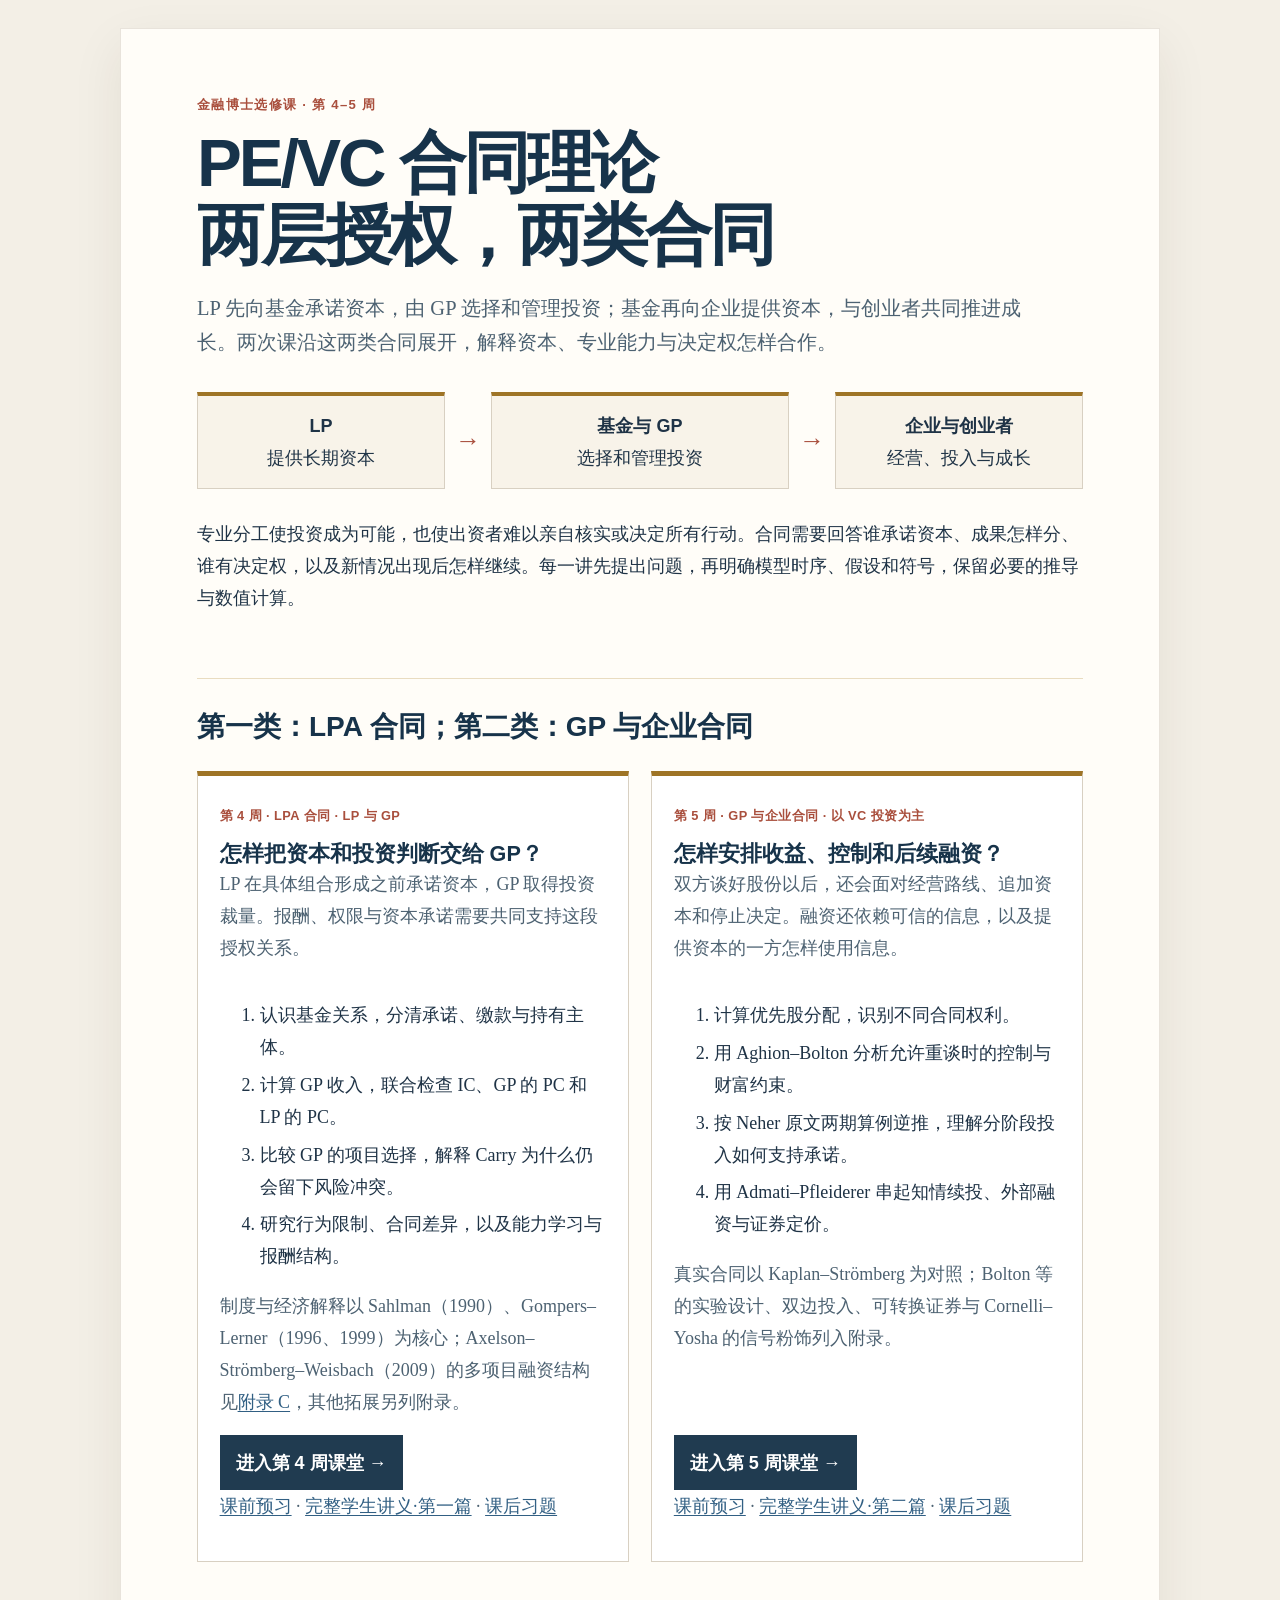
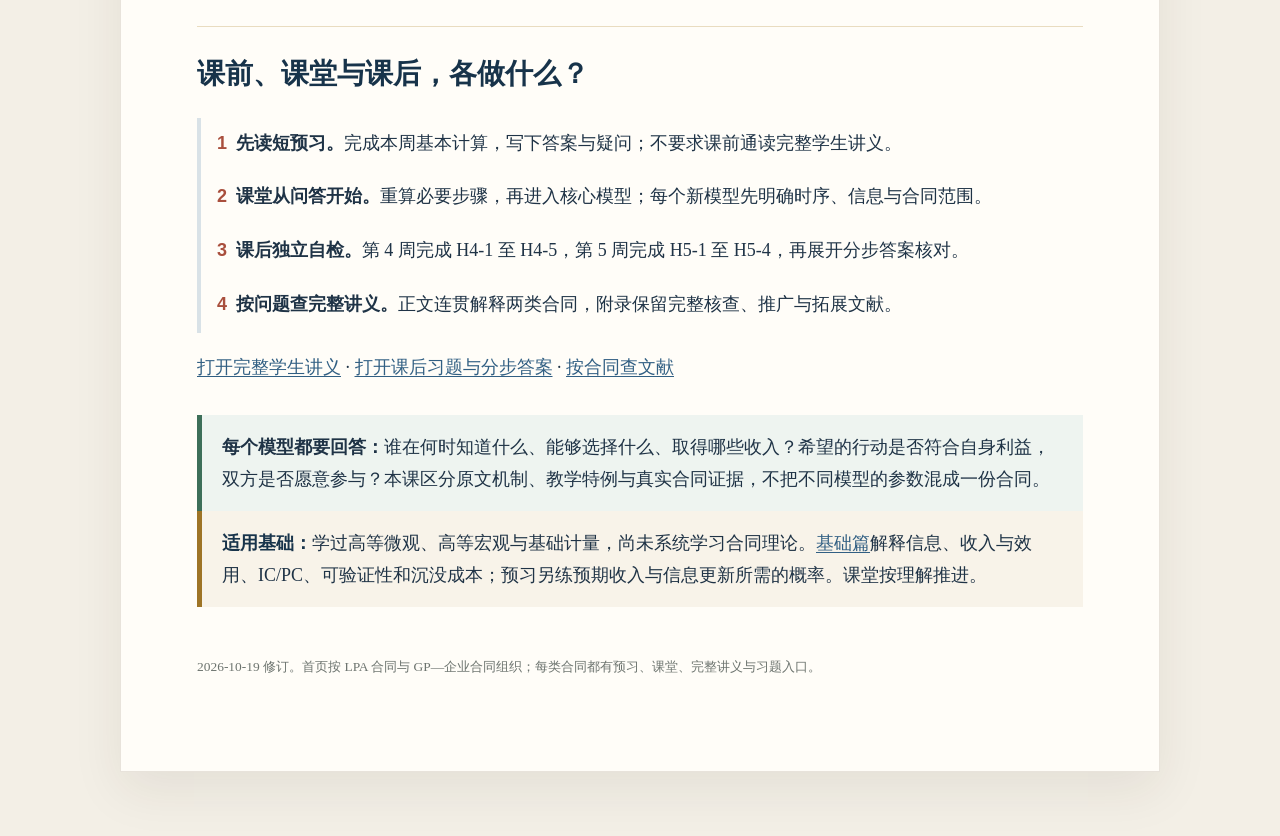
==== docs/index.html @ eede9939 "Order appendices by contract and align week 5 preparation Place ASW at appendix C, synchronize refer" ====
<!doctype html>
<html lang="zh-CN">
<head>
  <meta charset="utf-8">
  <meta name="viewport" content="width=device-width, initial-scale=1">
  <meta name="description" content="面向金融学博士生的 PE/VC 合同理论学生讲义：LPA 的授权、报酬与行为限制；GP 与企业合同的控制与重谈、分阶段承诺、知情融资与定价。">
  <title>PE/VC 合同理论｜两层授权，两类合同</title>
  <style>
    :root {
      --ink: #1f3346;
      --soft: #4d6272;
      --paper: #fffdf8;
      --canvas: #f3efe6;
      --cream: #f8f3e9;
      --gold: #9e7426;
      --coral: #a94f3d;
      --line: #d8d0c2;
      --blue: #315f83;
    }
    * { box-sizing: border-box; }
    body {
      background: var(--canvas);
      color: var(--ink);
      font-family: "Noto Serif CJK SC", "Source Han Serif SC", "Songti SC", STSong, Georgia, serif;
      font-size: 18px;
      line-height: 1.78;
      margin: 0;
    }
    main {
      background: var(--paper);
      border: 1px solid rgba(91, 75, 48, .14);
      box-shadow: 0 18px 48px rgba(45, 38, 27, .08);
      margin: 28px auto 64px;
      max-width: 1040px;
      padding: 64px clamp(24px, 6vw, 76px) 76px;
    }
    h1, h2, h3, .eyebrow, .open, .path, .meta {
      font-family: "Noto Sans CJK SC", "Source Han Sans SC", "PingFang SC", "Microsoft YaHei", sans-serif;
    }
    h1 {
      color: #17334a;
      font-size: clamp(2.4rem, 6vw, 4.2rem);
      letter-spacing: -.045em;
      line-height: 1.08;
      margin: 0;
      max-width: 820px;
    }
    h2 {
      border-top: 1px solid #e9dcc0;
      color: #17334a;
      font-size: 1.75rem;
      margin: 4rem 0 1.2rem;
      padding-top: 1.4rem;
    }
    h3 { color: #17334a; font-size: 1.35rem; line-height: 1.35; margin: 0; }
    p { margin: 0 0 1.05rem; }
    li + li { margin-top: .35rem; }
    a { color: var(--blue); text-underline-offset: .15em; }
    a:focus-visible { border-radius: 3px; outline: 3px solid #d08a45; outline-offset: 3px; }
    .eyebrow {
      color: var(--coral);
      font-size: .82rem;
      font-weight: 750;
      letter-spacing: .1em;
      margin-bottom: .65rem;
    }
    .lead { color: var(--soft); font-size: 1.28rem; line-height: 1.65; margin: 1.25rem 0 2rem; max-width: 850px; }
    .audience {
      background: var(--cream);
      border-left: 5px solid var(--gold);
      padding: 1rem 1.25rem;
    }
    .audience strong { color: #18344b; }
    .path {
      align-items: stretch;
      display: grid;
      gap: .65rem;
      grid-template-columns: 1fr auto 1.2fr auto 1fr;
      margin: 1.8rem 0;
    }
    .path .node {
      background: var(--cream);
      border: 1px solid var(--line);
      border-top: 4px solid var(--gold);
      padding: .9rem;
      text-align: center;
    }
    .path .arrow { align-self: center; color: var(--coral); font-size: 1.6rem; font-weight: 800; }
    .lectures { display: grid; gap: 1.4rem; grid-template-columns: repeat(2, minmax(0, 1fr)); }
    article {
      background: #fff;
      border: 1px solid var(--line);
      border-top: 5px solid var(--gold);
      display: flex;
      flex-direction: column;
      padding: 1.35rem;
    }
    article p { color: var(--soft); }
    article ul { padding-left: 1.25rem; }
    .meta { color: var(--coral); font-size: .8rem; font-weight: 700; letter-spacing: .035em; margin: .5rem 0 .7rem; }
    .open {
      align-self: flex-start;
      background: #203b50;
      color: white;
      font-weight: 700;
      margin-top: auto;
      padding: .72rem 1rem;
      text-decoration: none;
    }
    .open:hover { background: #2d516d; color: white; }
    .route { counter-reset: route; list-style: none; padding: 0; }
    .route li { border-left: 4px solid #d9e2e7; margin: 0; padding: .55rem 0 .8rem 1rem; }
    .route li::before {
      color: var(--coral);
      content: counter(route);
      counter-increment: route;
      font-family: sans-serif;
      font-weight: 800;
      margin-right: .55rem;
    }
    .notice {
      background: #eef4f0;
      border-left: 5px solid #3d6f59;
      margin-top: 2rem;
      padding: 1rem 1.25rem;
    }
    .small { color: #6d746f; font-size: .84rem; margin-top: 3rem; }
    @media (max-width: 760px) {
      body { background: var(--paper); font-size: 17px; }
      main { border: 0; box-shadow: none; margin: 0; padding: 38px 22px 60px; }
      .lectures { grid-template-columns: 1fr; }
      .path { display: block; }
      .path .arrow { padding: .2rem; text-align: center; transform: rotate(90deg); }
    }
    @media print {
      body, main { background: #fff; border: 0; box-shadow: none; }
      main { margin: 0; max-width: none; padding: 0; }
      .open { border: 1px solid #333; color: #111; }
      article, .audience, .notice { break-inside: avoid; }
    }
  </style>
</head>
<body>
  <main id="main-content">
    <div class="eyebrow">金融博士选修课 · 第 4–5 周</div>
    <h1>PE/VC 合同理论<br>两层授权，两类合同</h1>
    <p class="lead">LP 先向基金承诺资本，由 GP 选择和管理投资；基金再向企业提供资本，与创业者共同推进成长。两次课沿这两类合同展开，解释资本、专业能力与决定权怎样合作。</p>
    <div class="path" role="img" aria-label="LP 经LPA向基金承诺资本，由GP管理；基金经企业合同向创业企业提供资本">
      <div class="node"><strong>LP</strong><br>提供长期资本</div><div class="arrow">→</div>
      <div class="node"><strong>基金与 GP</strong><br>选择和管理投资</div><div class="arrow">→</div>
      <div class="node"><strong>企业与创业者</strong><br>经营、投入与成长</div>
    </div>
    <p>专业分工使投资成为可能，也使出资者难以亲自核实或决定所有行动。合同需要回答谁承诺资本、成果怎样分、谁有决定权，以及新情况出现后怎样继续。每一讲先提出问题，再明确模型时序、假设和符号，保留必要的推导与数值计算。</p>
    <h2>第一类：LPA 合同；第二类：GP 与企业合同</h2>
    <div class="lectures">
      <article>
        <div class="meta">第 4 周 · LPA 合同 · LP 与 GP</div>
        <h3>怎样把资本和投资判断交给 GP？</h3>
        <p>LP 在具体组合形成之前承诺资本，GP 取得投资裁量。报酬、权限与资本承诺需要共同支持这段授权关系。</p>
        <ol>
          <li>认识基金关系，分清承诺、缴款与持有主体。</li>
          <li>计算 GP 收入，联合检查 IC、GP 的 PC 和 LP 的 PC。</li>
          <li>比较 GP 的项目选择，解释 Carry 为什么仍会留下风险冲突。</li>
          <li>研究行为限制、合同差异，以及能力学习与报酬结构。</li>
        </ol>
        <p>制度与经济解释以 Sahlman（1990）、Gompers–Lerner（1996、1999）为核心；Axelson–Strömberg–Weisbach（2009）的多项目融资结构见<a href="student-notes.html#book-app-c">附录 C</a>，其他拓展另列附录。</p>
        <a class="open" href="w04-fund-contract.html">进入第 4 周课堂 →</a>
        <p><a href="w04-preparation.html">课前预习</a> · <a href="student-notes.html#book-fund">完整学生讲义·第一篇</a> · <a href="exercises.html#w04-homework">课后习题</a></p>
      </article>
      <article>
        <div class="meta">第 5 周 · GP 与企业合同 · 以 VC 投资为主</div>
        <h3>怎样安排收益、控制和后续融资？</h3>
        <p>双方谈好股份以后，还会面对经营路线、追加资本和停止决定。融资还依赖可信的信息，以及提供资本的一方怎样使用信息。</p>
        <ol>
          <li>计算优先股分配，识别不同合同权利。</li>
          <li>用 Aghion–Bolton 分析允许重谈时的控制与财富约束。</li>
          <li>按 Neher 原文两期算例逆推，理解分阶段投入如何支持承诺。</li>
          <li>用 Admati–Pfleiderer 串起知情续投、外部融资与证券定价。</li>
        </ol>
        <p>真实合同以 Kaplan–Strömberg 为对照；Bolton 等的实验设计、双边投入、可转换证券与 Cornelli–Yosha 的信号粉饰列入附录。</p>
        <a class="open" href="w05-venture-contract.html">进入第 5 周课堂 →</a>
        <p><a href="w05-preparation.html">课前预习</a> · <a href="student-notes.html#book-venture">完整学生讲义·第二篇</a> · <a href="exercises.html#w05-homework">课后习题</a></p>
      </article>
    </div>
    <h2>课前、课堂与课后，各做什么？</h2>
    <ol class="route">
      <li><strong>先读短预习。</strong>完成本周基本计算，写下答案与疑问；不要求课前通读完整学生讲义。</li>
      <li><strong>课堂从问答开始。</strong>重算必要步骤，再进入核心模型；每个新模型先明确时序、信息与合同范围。</li>
      <li><strong>课后独立自检。</strong>第 4 周完成 H4-1 至 H4-5，第 5 周完成 H5-1 至 H5-4，再展开分步答案核对。</li>
      <li><strong>按问题查完整讲义。</strong>正文连贯解释两类合同，附录保留完整核查、推广与拓展文献。</li>
    </ol>
    <p><a href="student-notes.html">打开完整学生讲义</a> · <a href="exercises.html">打开课后习题与分步答案</a> · <a href="student-notes.html#book-reading">按合同查文献</a></p>
    <div class="notice"><strong>每个模型都要回答：</strong>谁在何时知道什么、能够选择什么、取得哪些收入？希望的行动是否符合自身利益，双方是否愿意参与？本课区分原文机制、教学特例与真实合同证据，不把不同模型的参数混成一份合同。</div>
    <div class="audience"><strong>适用基础：</strong>学过高等微观、高等宏观与基础计量，尚未系统学习合同理论。<a href="student-notes.html#book-foundations">基础篇</a>解释信息、收入与效用、IC/PC、可验证性和沉没成本；预习另练预期收入与信息更新所需的概率。课堂按理解推进。</div>
    <p class="small">2026-10-19 修订。首页按 LPA 合同与 GP—企业合同组织；每类合同都有预习、课堂、完整讲义与习题入口。</p>
  </main>
</body>
</html>
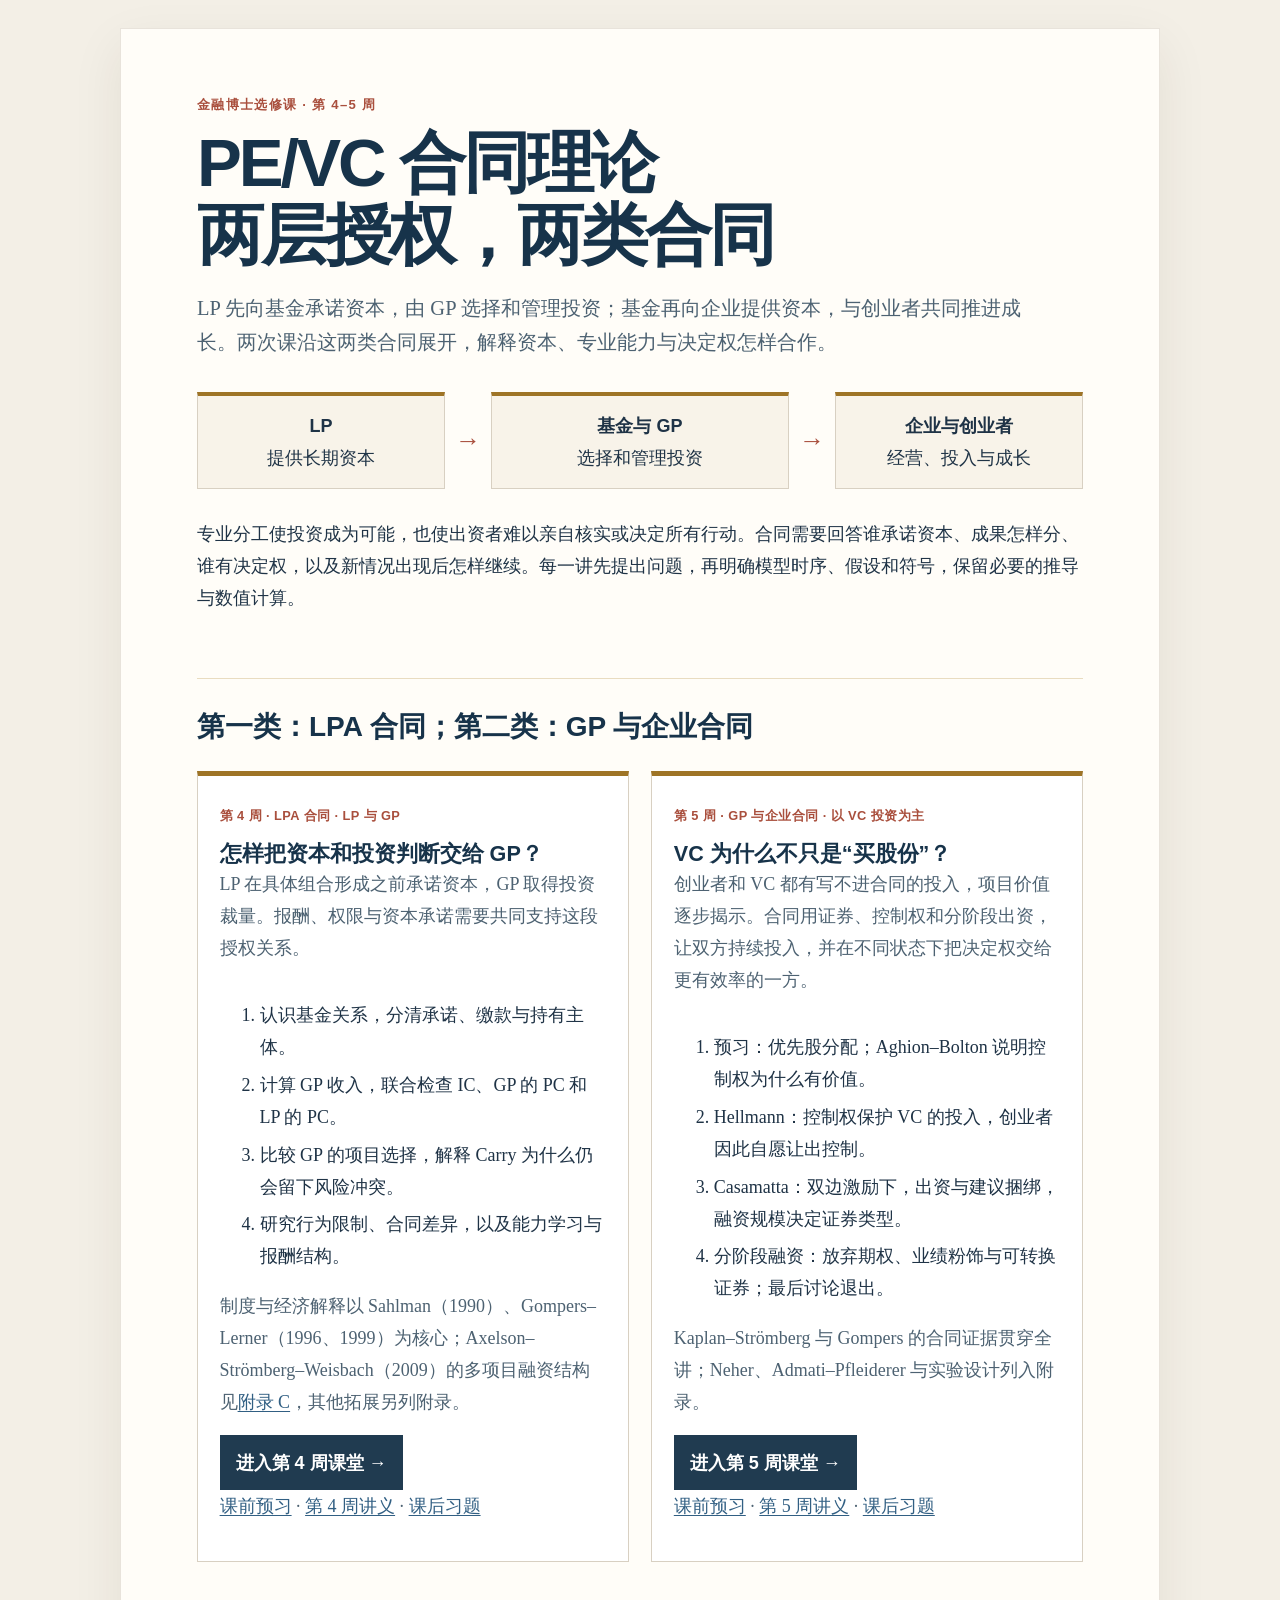
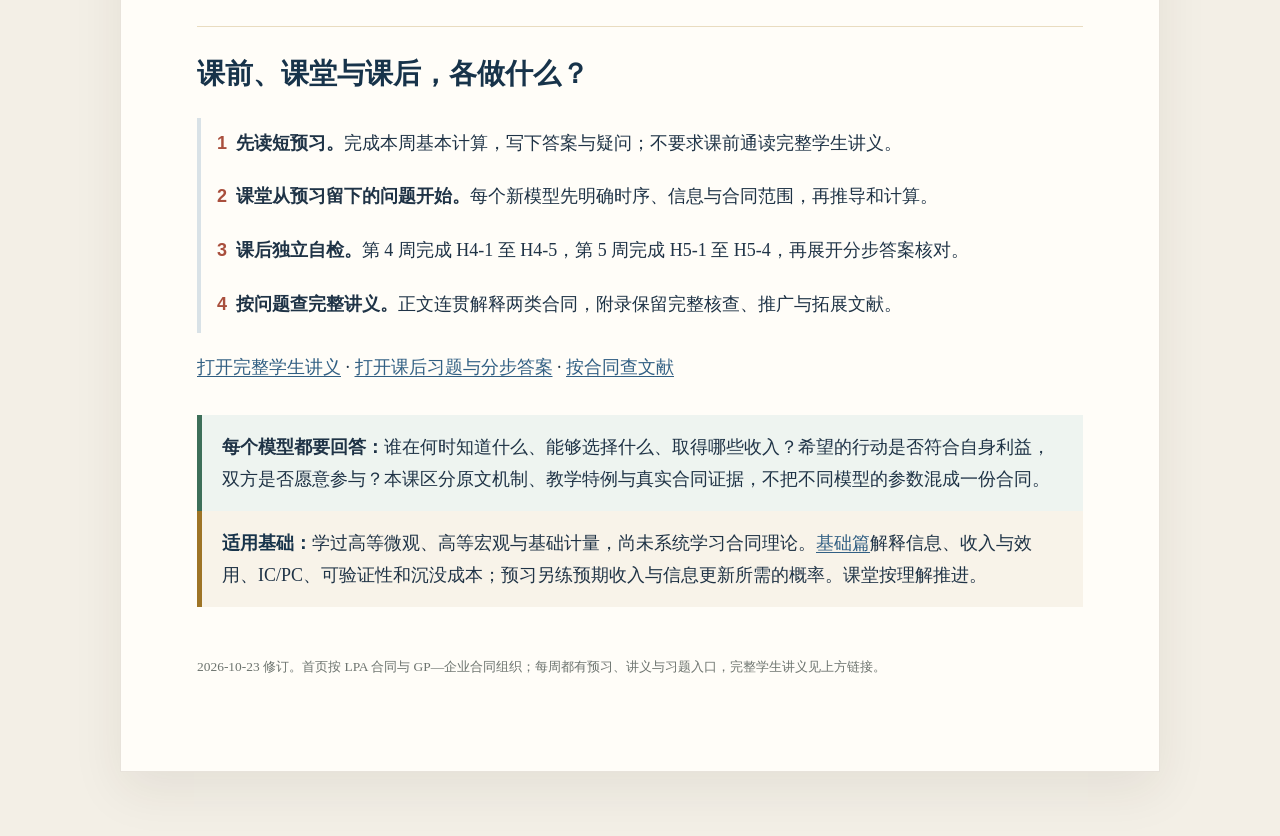
==== commit 25530d4a: "Refine week 5 venture contract materials and regenerate site" ====
--- a/docs/index.html
+++ b/docs/index.html
@@ -165,34 +165,34 @@
         </ol>
         <p>制度与经济解释以 Sahlman（1990）、Gompers–Lerner（1996、1999）为核心；Axelson–Strömberg–Weisbach（2009）的多项目融资结构见<a href="student-notes.html#book-app-c">附录 C</a>，其他拓展另列附录。</p>
         <a class="open" href="w04-fund-contract.html">进入第 4 周课堂 →</a>
-        <p><a href="w04-preparation.html">课前预习</a> · <a href="student-notes.html#book-fund">完整学生讲义·第一篇</a> · <a href="exercises.html#w04-homework">课后习题</a></p>
+        <p><a href="w04-preparation.html">课前预习</a> · <a href="w04-fund-contract.html">第 4 周讲义</a> · <a href="exercises.html#w04-homework">课后习题</a></p>
       </article>
       <article>
         <div class="meta">第 5 周 · GP 与企业合同 · 以 VC 投资为主</div>
-        <h3>怎样安排收益、控制和后续融资？</h3>
-        <p>双方谈好股份以后，还会面对经营路线、追加资本和停止决定。融资还依赖可信的信息，以及提供资本的一方怎样使用信息。</p>
+        <h3>VC 为什么不只是“买股份”？</h3>
+        <p>创业者和 VC 都有写不进合同的投入，项目价值逐步揭示。合同用证券、控制权和分阶段出资，让双方持续投入，并在不同状态下把决定权交给更有效率的一方。</p>
         <ol>
-          <li>计算优先股分配，识别不同合同权利。</li>
-          <li>用 Aghion–Bolton 分析允许重谈时的控制与财富约束。</li>
-          <li>按 Neher 原文两期算例逆推，理解分阶段投入如何支持承诺。</li>
-          <li>用 Admati–Pfleiderer 串起知情续投、外部融资与证券定价。</li>
+          <li>预习：优先股分配；Aghion–Bolton 说明控制权为什么有价值。</li>
+          <li>Hellmann：控制权保护 VC 的投入，创业者因此自愿让出控制。</li>
+          <li>Casamatta：双边激励下，出资与建议捆绑，融资规模决定证券类型。</li>
+          <li>分阶段融资：放弃期权、业绩粉饰与可转换证券；最后讨论退出。</li>
         </ol>
-        <p>真实合同以 Kaplan–Strömberg 为对照；Bolton 等的实验设计、双边投入、可转换证券与 Cornelli–Yosha 的信号粉饰列入附录。</p>
+        <p>Kaplan–Strömberg 与 Gompers 的合同证据贯穿全讲；Neher、Admati–Pfleiderer 与实验设计列入附录。</p>
         <a class="open" href="w05-venture-contract.html">进入第 5 周课堂 →</a>
-        <p><a href="w05-preparation.html">课前预习</a> · <a href="student-notes.html#book-venture">完整学生讲义·第二篇</a> · <a href="exercises.html#w05-homework">课后习题</a></p>
+        <p><a href="w05-preparation.html">课前预习</a> · <a href="w05-venture-contract.html">第 5 周讲义</a> · <a href="exercises.html#w05-homework">课后习题</a></p>
       </article>
     </div>
     <h2>课前、课堂与课后，各做什么？</h2>
     <ol class="route">
       <li><strong>先读短预习。</strong>完成本周基本计算，写下答案与疑问；不要求课前通读完整学生讲义。</li>
-      <li><strong>课堂从问答开始。</strong>重算必要步骤，再进入核心模型；每个新模型先明确时序、信息与合同范围。</li>
+      <li><strong>课堂从预习留下的问题开始。</strong>每个新模型先明确时序、信息与合同范围，再推导和计算。</li>
       <li><strong>课后独立自检。</strong>第 4 周完成 H4-1 至 H4-5，第 5 周完成 H5-1 至 H5-4，再展开分步答案核对。</li>
       <li><strong>按问题查完整讲义。</strong>正文连贯解释两类合同，附录保留完整核查、推广与拓展文献。</li>
     </ol>
     <p><a href="student-notes.html">打开完整学生讲义</a> · <a href="exercises.html">打开课后习题与分步答案</a> · <a href="student-notes.html#book-reading">按合同查文献</a></p>
     <div class="notice"><strong>每个模型都要回答：</strong>谁在何时知道什么、能够选择什么、取得哪些收入？希望的行动是否符合自身利益，双方是否愿意参与？本课区分原文机制、教学特例与真实合同证据，不把不同模型的参数混成一份合同。</div>
     <div class="audience"><strong>适用基础：</strong>学过高等微观、高等宏观与基础计量，尚未系统学习合同理论。<a href="student-notes.html#book-foundations">基础篇</a>解释信息、收入与效用、IC/PC、可验证性和沉没成本；预习另练预期收入与信息更新所需的概率。课堂按理解推进。</div>
-    <p class="small">2026-10-19 修订。首页按 LPA 合同与 GP—企业合同组织；每类合同都有预习、课堂、完整讲义与习题入口。</p>
+    <p class="small">2026-10-23 修订。首页按 LPA 合同与 GP—企业合同组织；每周都有预习、讲义与习题入口，完整学生讲义见上方链接。</p>
   </main>
 </body>
 </html>
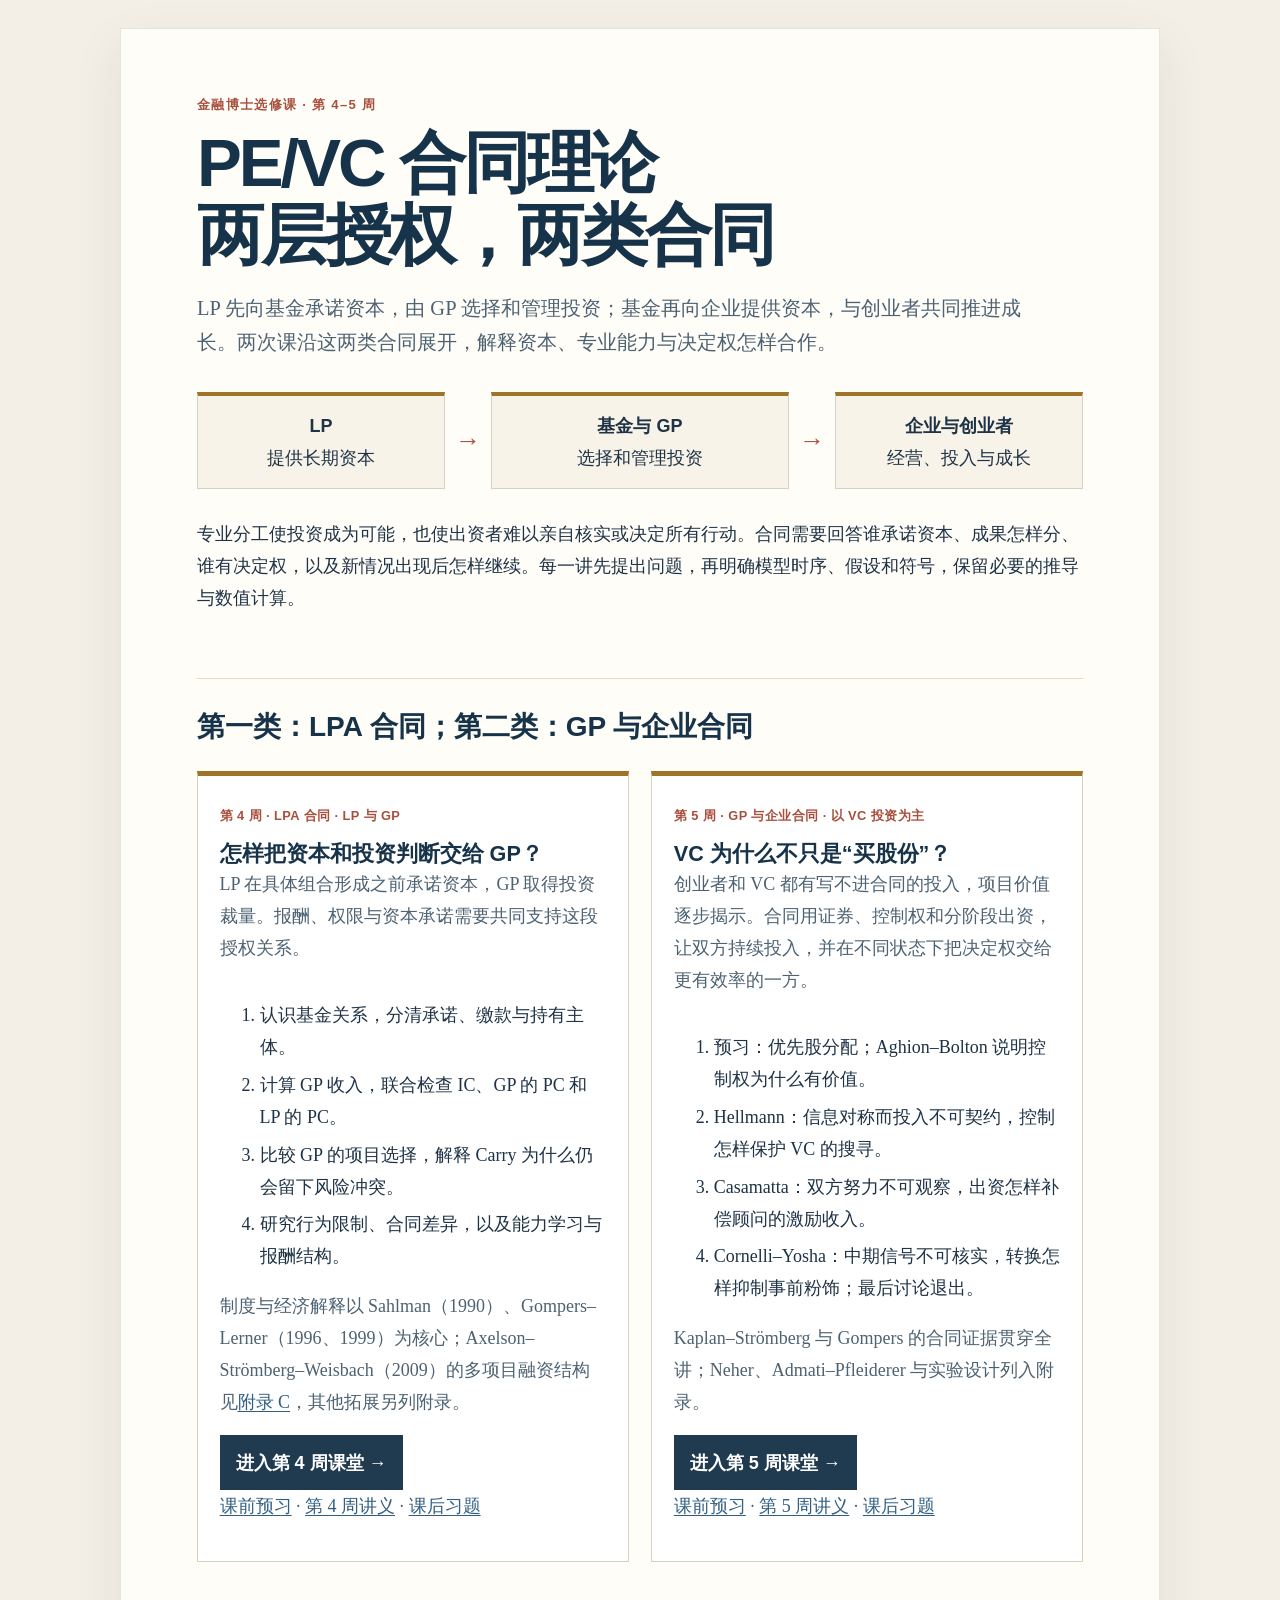
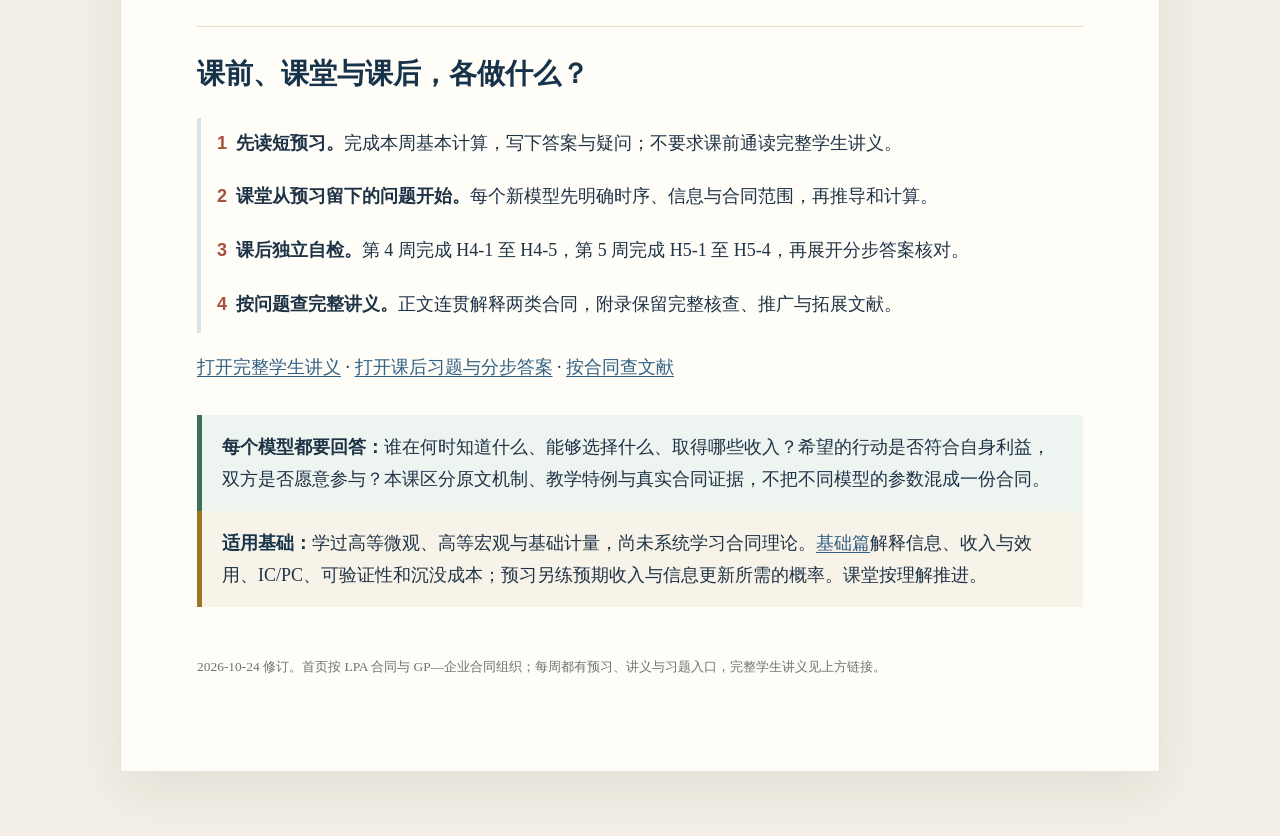
==== commit 72ba792a: "Simplify week 5 around contract frictions and core mechanisms" ====
--- a/docs/index.html
+++ b/docs/index.html
@@ -173,9 +173,9 @@
         <p>创业者和 VC 都有写不进合同的投入，项目价值逐步揭示。合同用证券、控制权和分阶段出资，让双方持续投入，并在不同状态下把决定权交给更有效率的一方。</p>
         <ol>
           <li>预习：优先股分配；Aghion–Bolton 说明控制权为什么有价值。</li>
-          <li>Hellmann：控制权保护 VC 的投入，创业者因此自愿让出控制。</li>
-          <li>Casamatta：双边激励下，出资与建议捆绑，融资规模决定证券类型。</li>
-          <li>分阶段融资：放弃期权、业绩粉饰与可转换证券；最后讨论退出。</li>
+          <li>Hellmann：信息对称而投入不可契约，控制怎样保护 VC 的搜寻。</li>
+          <li>Casamatta：双方努力不可观察，出资怎样补偿顾问的激励收入。</li>
+          <li>Cornelli–Yosha：中期信号不可核实，转换怎样抑制事前粉饰；最后讨论退出。</li>
         </ol>
         <p>Kaplan–Strömberg 与 Gompers 的合同证据贯穿全讲；Neher、Admati–Pfleiderer 与实验设计列入附录。</p>
         <a class="open" href="w05-venture-contract.html">进入第 5 周课堂 →</a>
@@ -192,7 +192,7 @@
     <p><a href="student-notes.html">打开完整学生讲义</a> · <a href="exercises.html">打开课后习题与分步答案</a> · <a href="student-notes.html#book-reading">按合同查文献</a></p>
     <div class="notice"><strong>每个模型都要回答：</strong>谁在何时知道什么、能够选择什么、取得哪些收入？希望的行动是否符合自身利益，双方是否愿意参与？本课区分原文机制、教学特例与真实合同证据，不把不同模型的参数混成一份合同。</div>
     <div class="audience"><strong>适用基础：</strong>学过高等微观、高等宏观与基础计量，尚未系统学习合同理论。<a href="student-notes.html#book-foundations">基础篇</a>解释信息、收入与效用、IC/PC、可验证性和沉没成本；预习另练预期收入与信息更新所需的概率。课堂按理解推进。</div>
-    <p class="small">2026-10-23 修订。首页按 LPA 合同与 GP—企业合同组织；每周都有预习、讲义与习题入口，完整学生讲义见上方链接。</p>
+    <p class="small">2026-10-24 修订。首页按 LPA 合同与 GP—企业合同组织；每周都有预习、讲义与习题入口，完整学生讲义见上方链接。</p>
   </main>
 </body>
 </html>
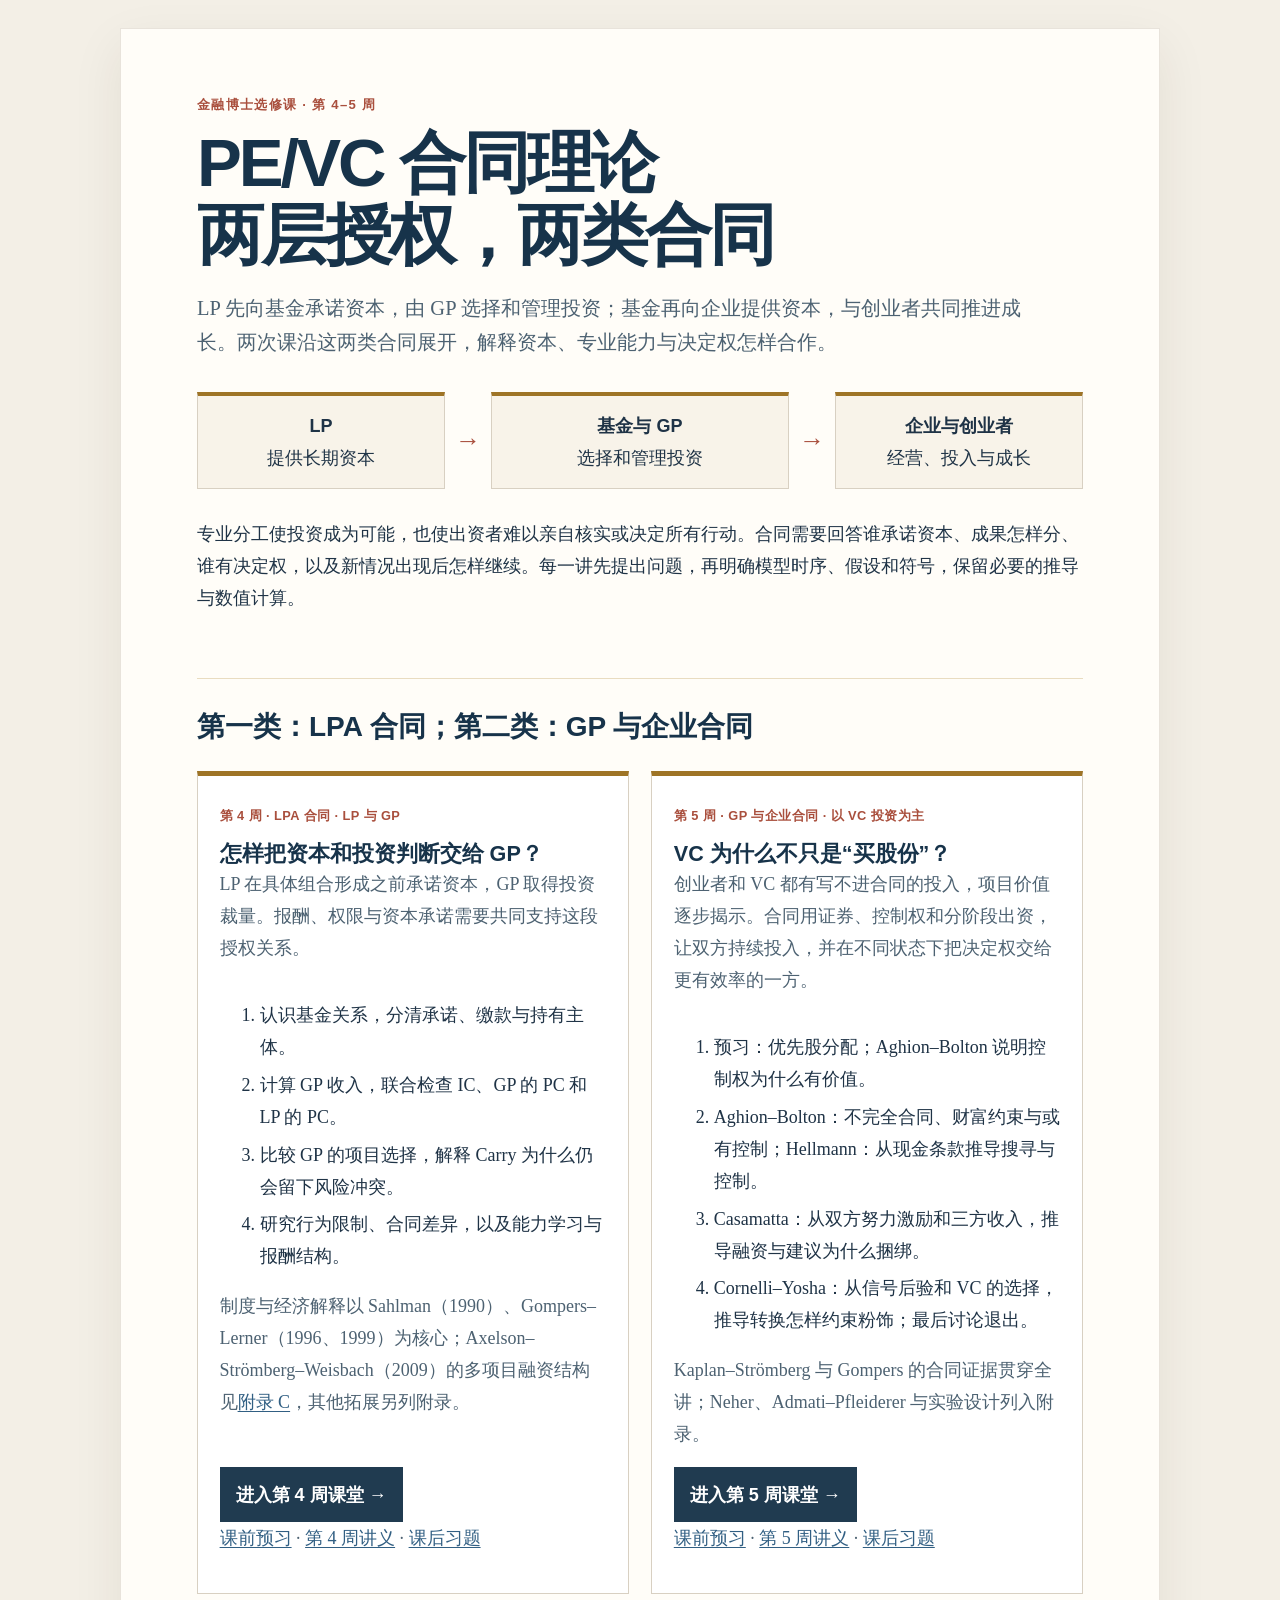
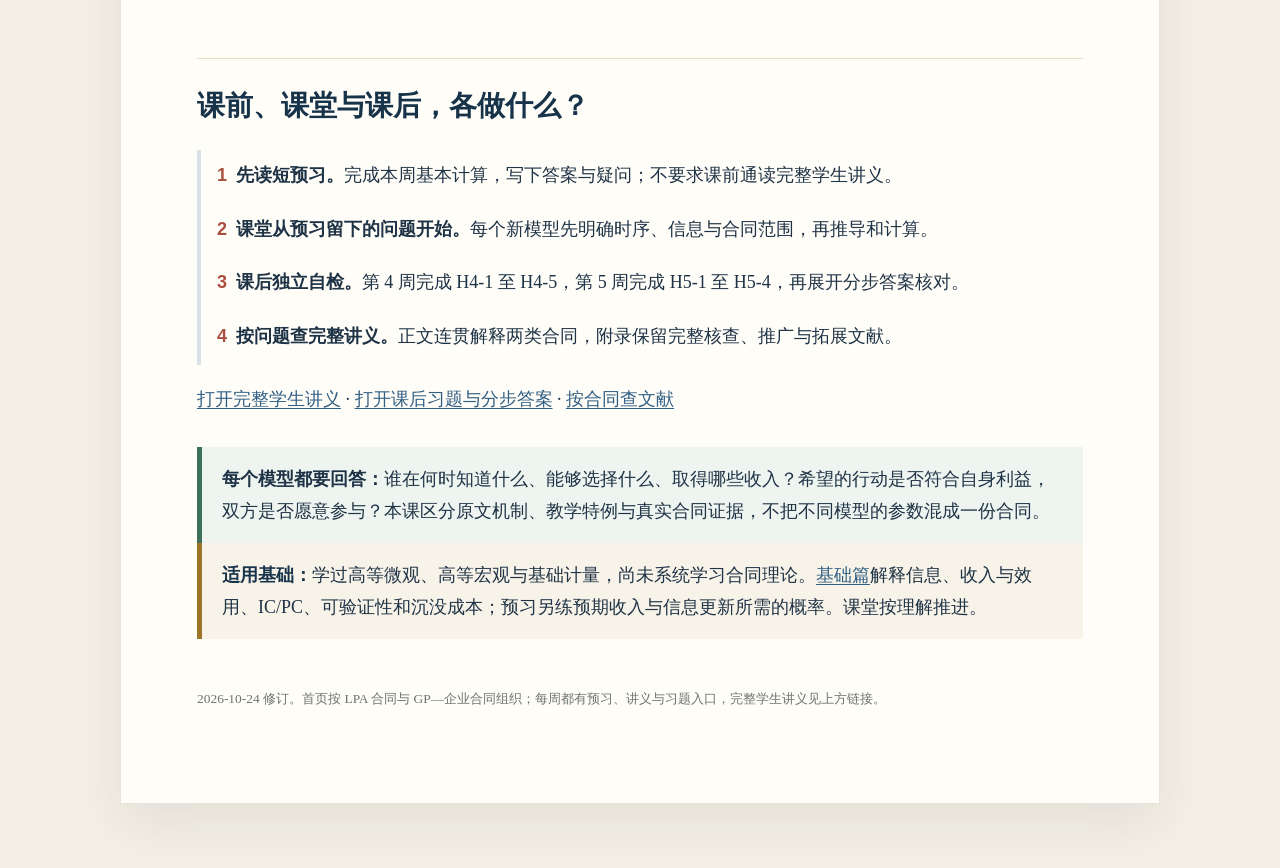
==== commit b67b547c: "Expand week 5 classroom derivations and incomplete-contract foundations" ====
--- a/docs/index.html
+++ b/docs/index.html
@@ -173,9 +173,9 @@
         <p>创业者和 VC 都有写不进合同的投入，项目价值逐步揭示。合同用证券、控制权和分阶段出资，让双方持续投入，并在不同状态下把决定权交给更有效率的一方。</p>
         <ol>
           <li>预习：优先股分配；Aghion–Bolton 说明控制权为什么有价值。</li>
-          <li>Hellmann：信息对称而投入不可契约，控制怎样保护 VC 的搜寻。</li>
-          <li>Casamatta：双方努力不可观察，出资怎样补偿顾问的激励收入。</li>
-          <li>Cornelli–Yosha：中期信号不可核实，转换怎样抑制事前粉饰；最后讨论退出。</li>
+          <li>Aghion–Bolton：不完全合同、财富约束与或有控制；Hellmann：从现金条款推导搜寻与控制。</li>
+          <li>Casamatta：从双方努力激励和三方收入，推导融资与建议为什么捆绑。</li>
+          <li>Cornelli–Yosha：从信号后验和 VC 的选择，推导转换怎样约束粉饰；最后讨论退出。</li>
         </ol>
         <p>Kaplan–Strömberg 与 Gompers 的合同证据贯穿全讲；Neher、Admati–Pfleiderer 与实验设计列入附录。</p>
         <a class="open" href="w05-venture-contract.html">进入第 5 周课堂 →</a>
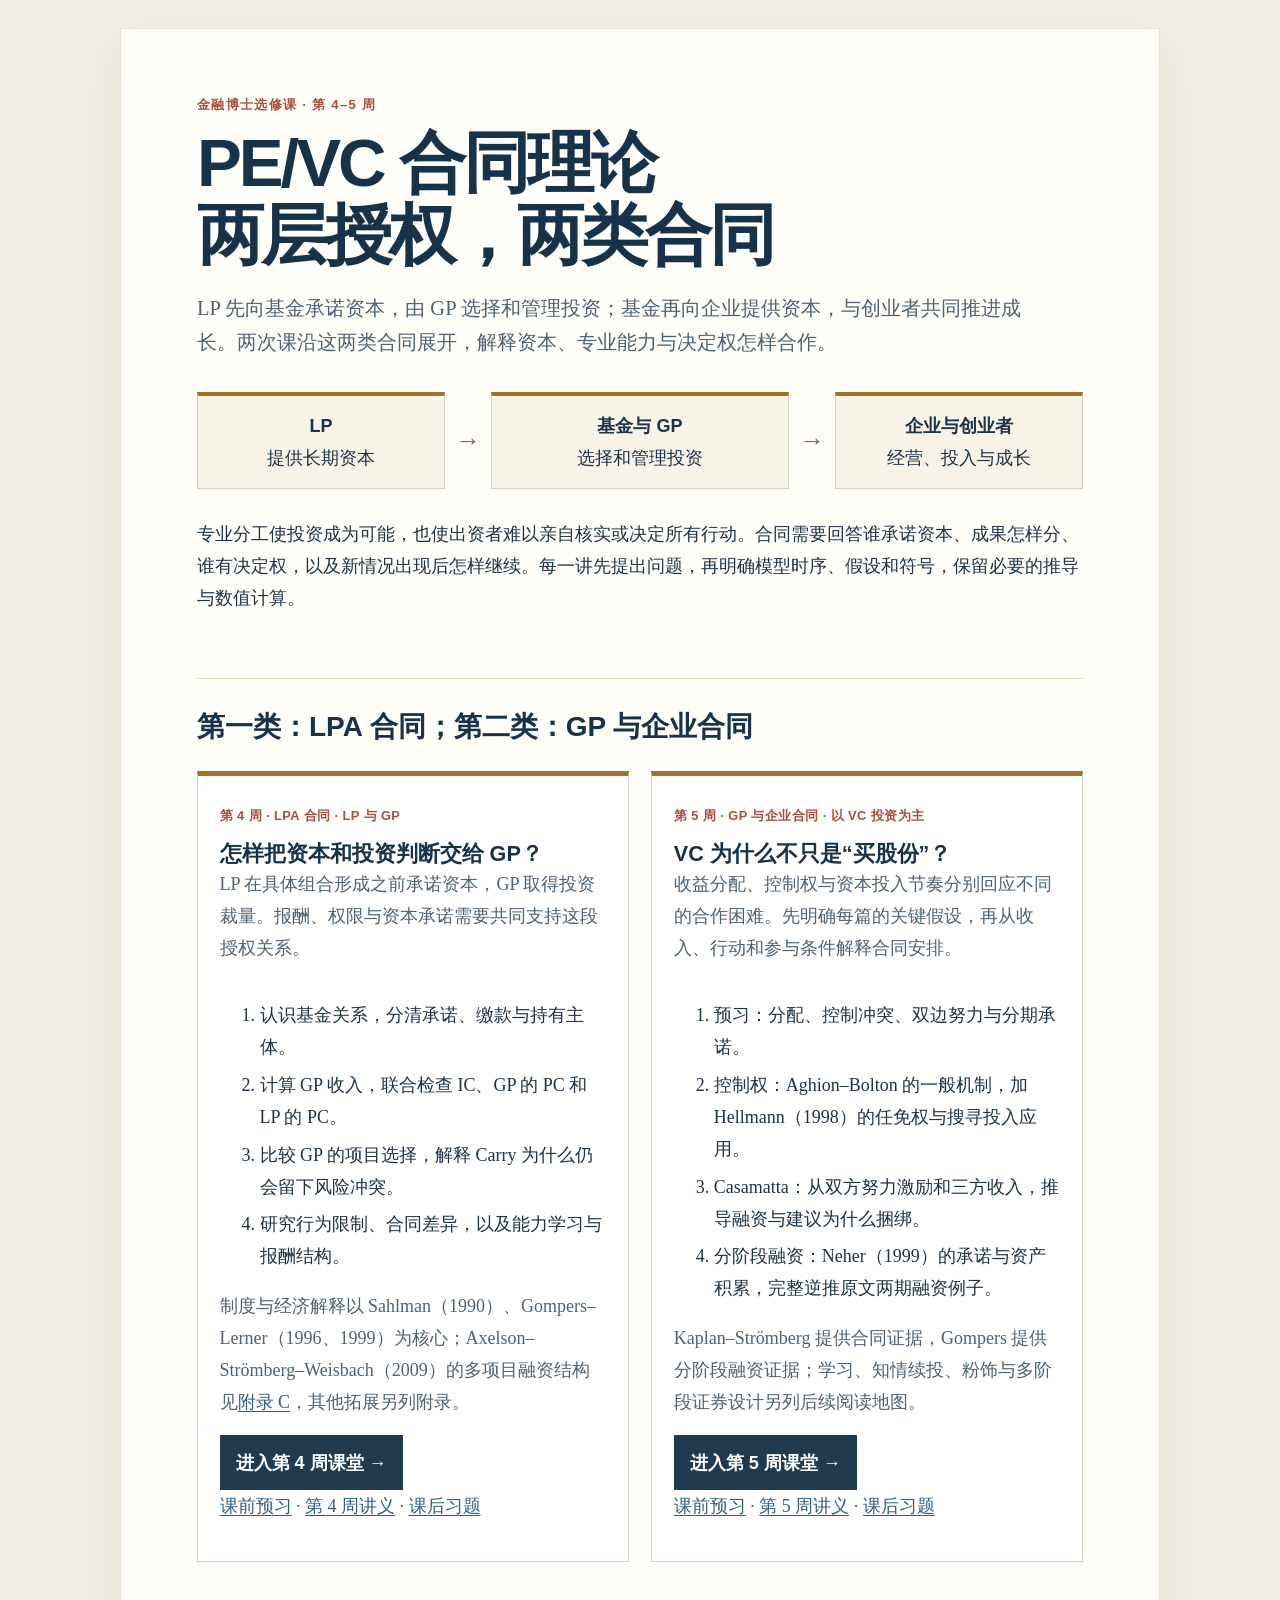
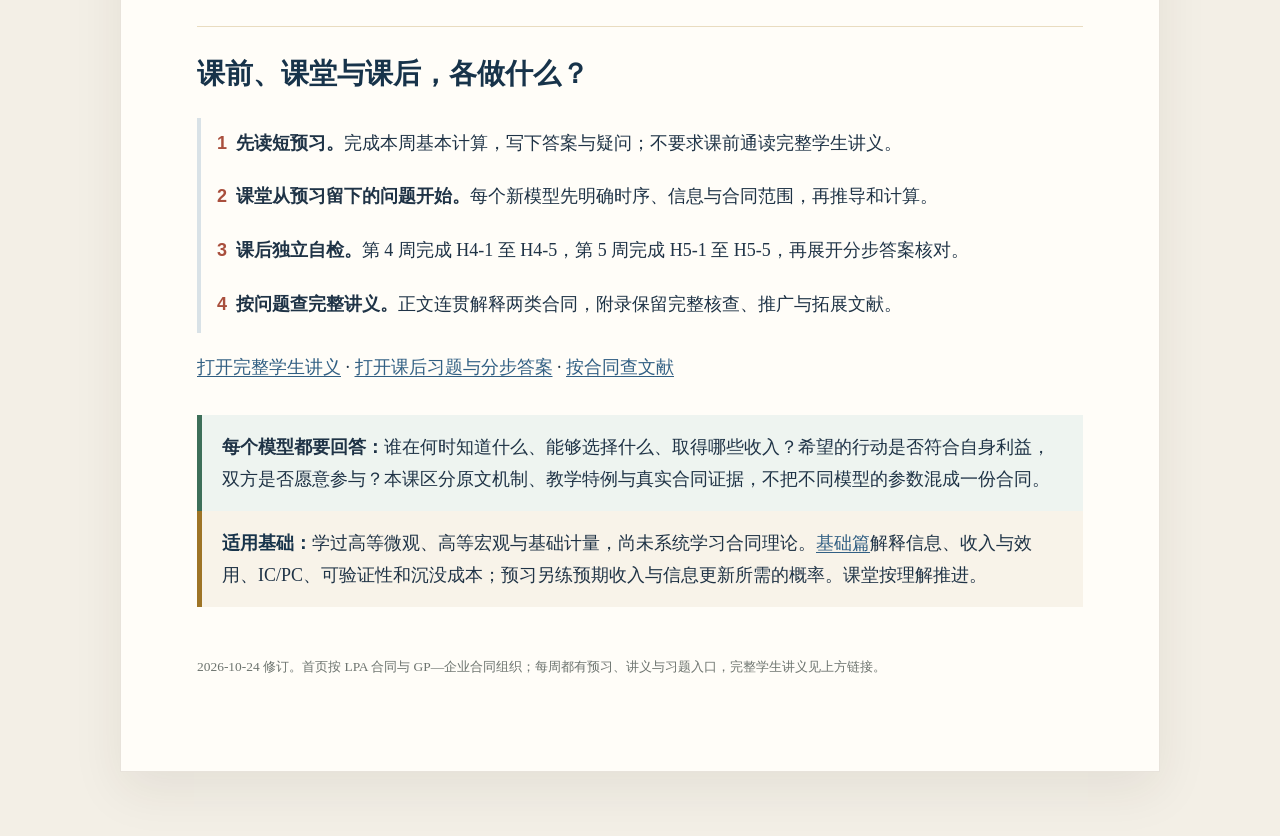
==== commit d09280b7: "Reorganize week 5 around control, advice and staged financing" ====
--- a/docs/index.html
+++ b/docs/index.html
@@ -170,14 +170,14 @@
       <article>
         <div class="meta">第 5 周 · GP 与企业合同 · 以 VC 投资为主</div>
         <h3>VC 为什么不只是“买股份”？</h3>
-        <p>创业者和 VC 都有写不进合同的投入，项目价值逐步揭示。合同用证券、控制权和分阶段出资，让双方持续投入，并在不同状态下把决定权交给更有效率的一方。</p>
+        <p>收益分配、控制权与资本投入节奏分别回应不同的合作困难。先明确每篇的关键假设，再从收入、行动和参与条件解释合同安排。</p>
         <ol>
-          <li>预习：优先股分配；Aghion–Bolton 说明控制权为什么有价值。</li>
-          <li>Aghion–Bolton：不完全合同、财富约束与或有控制；Hellmann：从现金条款推导搜寻与控制。</li>
+          <li>预习：分配、控制冲突、双边努力与分期承诺。</li>
+          <li>控制权：Aghion–Bolton 的一般机制，加 Hellmann（1998）的任免权与搜寻投入应用。</li>
           <li>Casamatta：从双方努力激励和三方收入，推导融资与建议为什么捆绑。</li>
-          <li>Cornelli–Yosha：从信号后验和 VC 的选择，推导转换怎样约束粉饰；最后讨论退出。</li>
+          <li>分阶段融资：Neher（1999）的承诺与资产积累，完整逆推原文两期融资例子。</li>
         </ol>
-        <p>Kaplan–Strömberg 与 Gompers 的合同证据贯穿全讲；Neher、Admati–Pfleiderer 与实验设计列入附录。</p>
+        <p>Kaplan–Strömberg 提供合同证据，Gompers 提供分阶段融资证据；学习、知情续投、粉饰与多阶段证券设计另列后续阅读地图。</p>
         <a class="open" href="w05-venture-contract.html">进入第 5 周课堂 →</a>
         <p><a href="w05-preparation.html">课前预习</a> · <a href="w05-venture-contract.html">第 5 周讲义</a> · <a href="exercises.html#w05-homework">课后习题</a></p>
       </article>
@@ -186,7 +186,7 @@
     <ol class="route">
       <li><strong>先读短预习。</strong>完成本周基本计算，写下答案与疑问；不要求课前通读完整学生讲义。</li>
       <li><strong>课堂从预习留下的问题开始。</strong>每个新模型先明确时序、信息与合同范围，再推导和计算。</li>
-      <li><strong>课后独立自检。</strong>第 4 周完成 H4-1 至 H4-5，第 5 周完成 H5-1 至 H5-4，再展开分步答案核对。</li>
+      <li><strong>课后独立自检。</strong>第 4 周完成 H4-1 至 H4-5，第 5 周完成 H5-1 至 H5-5，再展开分步答案核对。</li>
       <li><strong>按问题查完整讲义。</strong>正文连贯解释两类合同，附录保留完整核查、推广与拓展文献。</li>
     </ol>
     <p><a href="student-notes.html">打开完整学生讲义</a> · <a href="exercises.html">打开课后习题与分步答案</a> · <a href="student-notes.html#book-reading">按合同查文献</a></p>
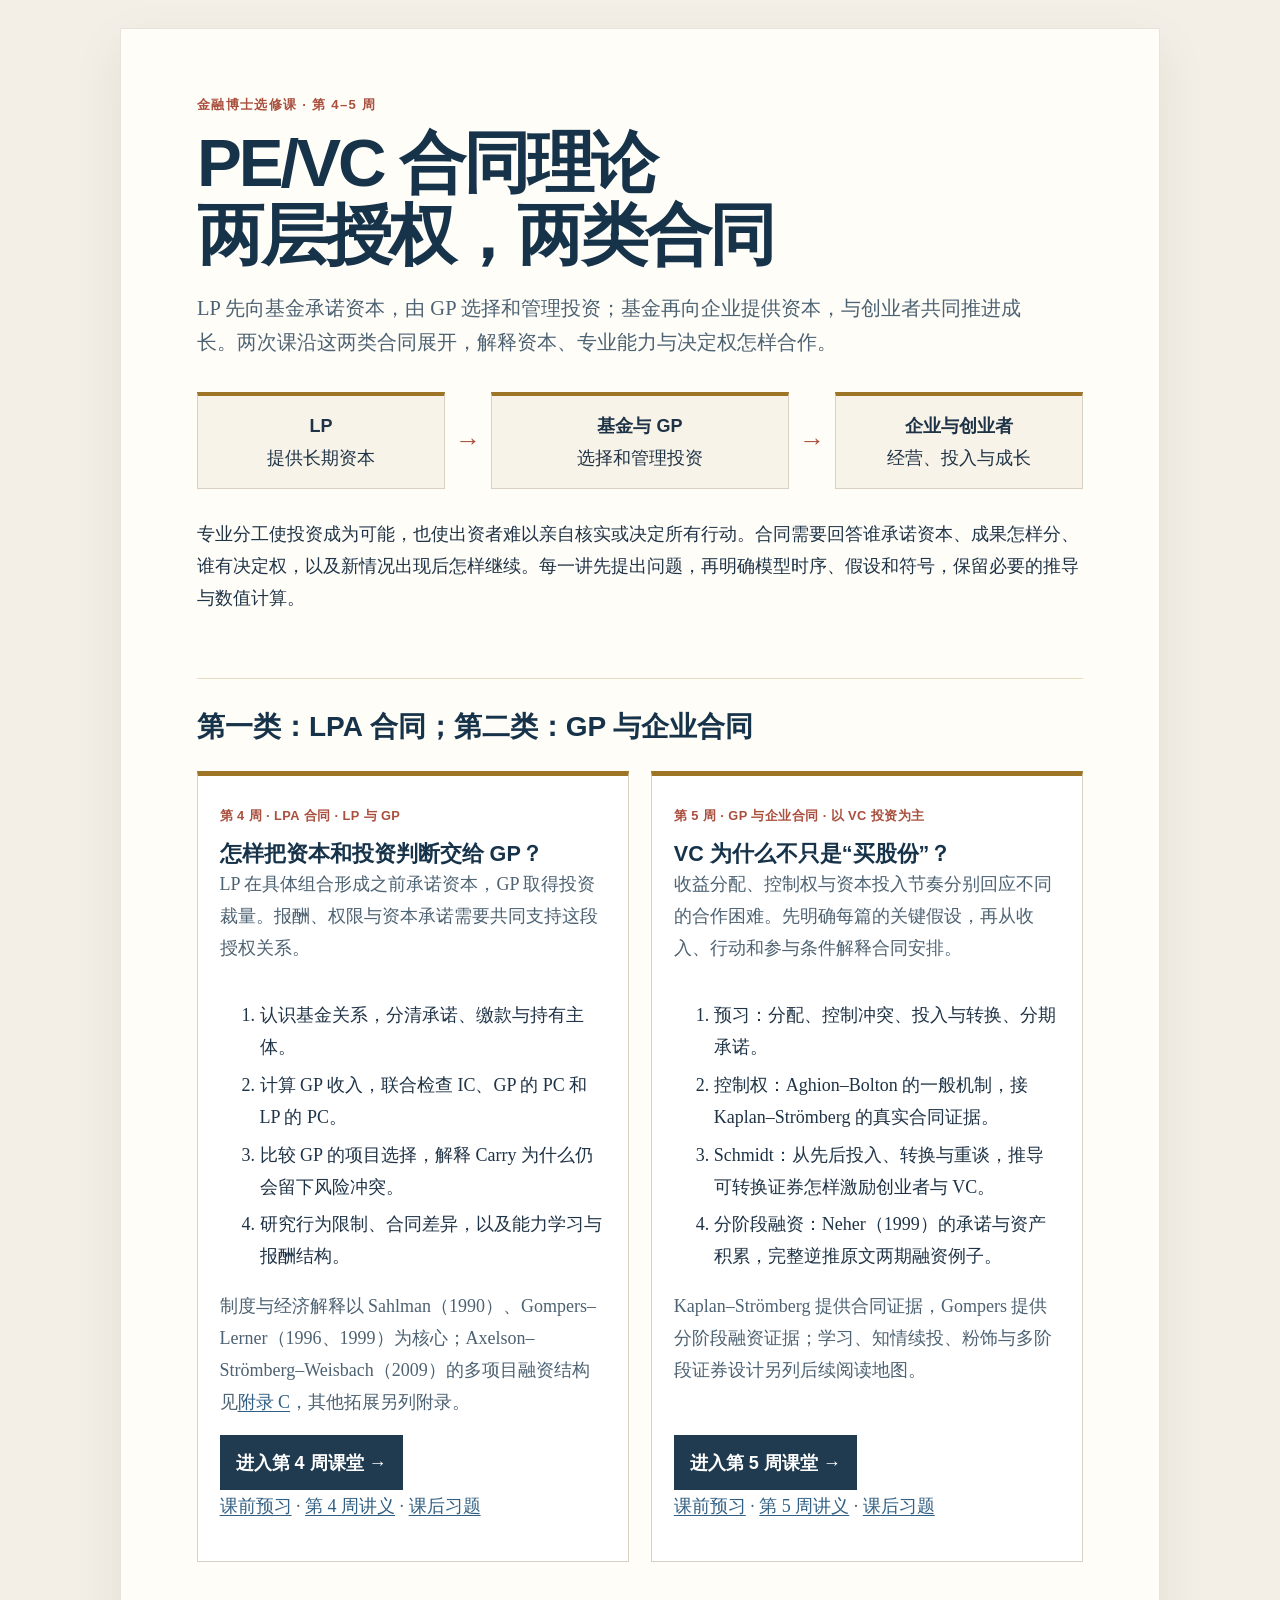
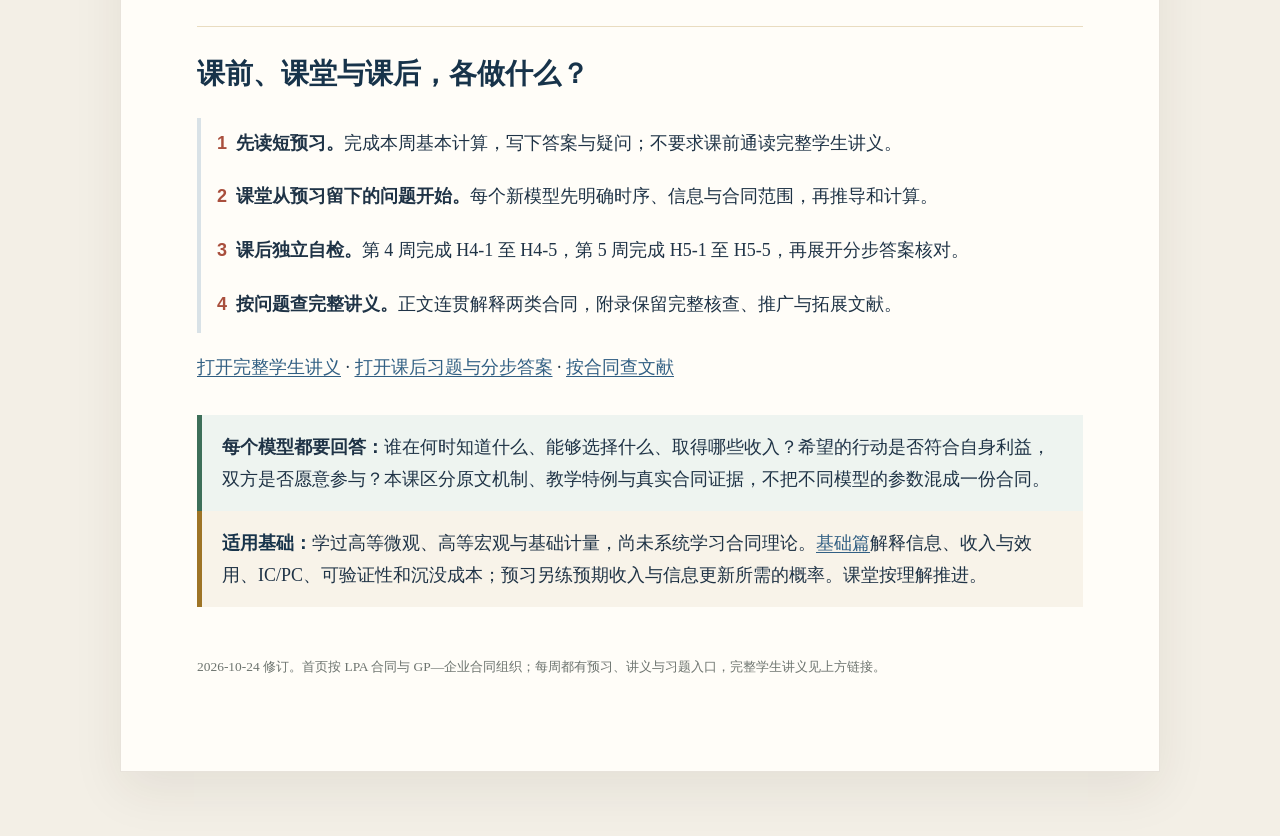
==== commit 89209c4b: "Rebuild week five around Schmidt convertible securities Keep Aghion–Bolton and Kaplan–Strömberg befo" ====
--- a/docs/index.html
+++ b/docs/index.html
@@ -172,9 +172,9 @@
         <h3>VC 为什么不只是“买股份”？</h3>
         <p>收益分配、控制权与资本投入节奏分别回应不同的合作困难。先明确每篇的关键假设，再从收入、行动和参与条件解释合同安排。</p>
         <ol>
-          <li>预习：分配、控制冲突、双边努力与分期承诺。</li>
-          <li>控制权：Aghion–Bolton 的一般机制，加 Hellmann（1998）的任免权与搜寻投入应用。</li>
-          <li>Casamatta：从双方努力激励和三方收入，推导融资与建议为什么捆绑。</li>
+          <li>预习：分配、控制冲突、投入与转换、分期承诺。</li>
+          <li>控制权：Aghion–Bolton 的一般机制，接 Kaplan–Strömberg 的真实合同证据。</li>
+          <li>Schmidt：从先后投入、转换与重谈，推导可转换证券怎样激励创业者与 VC。</li>
           <li>分阶段融资：Neher（1999）的承诺与资产积累，完整逆推原文两期融资例子。</li>
         </ol>
         <p>Kaplan–Strömberg 提供合同证据，Gompers 提供分阶段融资证据；学习、知情续投、粉饰与多阶段证券设计另列后续阅读地图。</p>
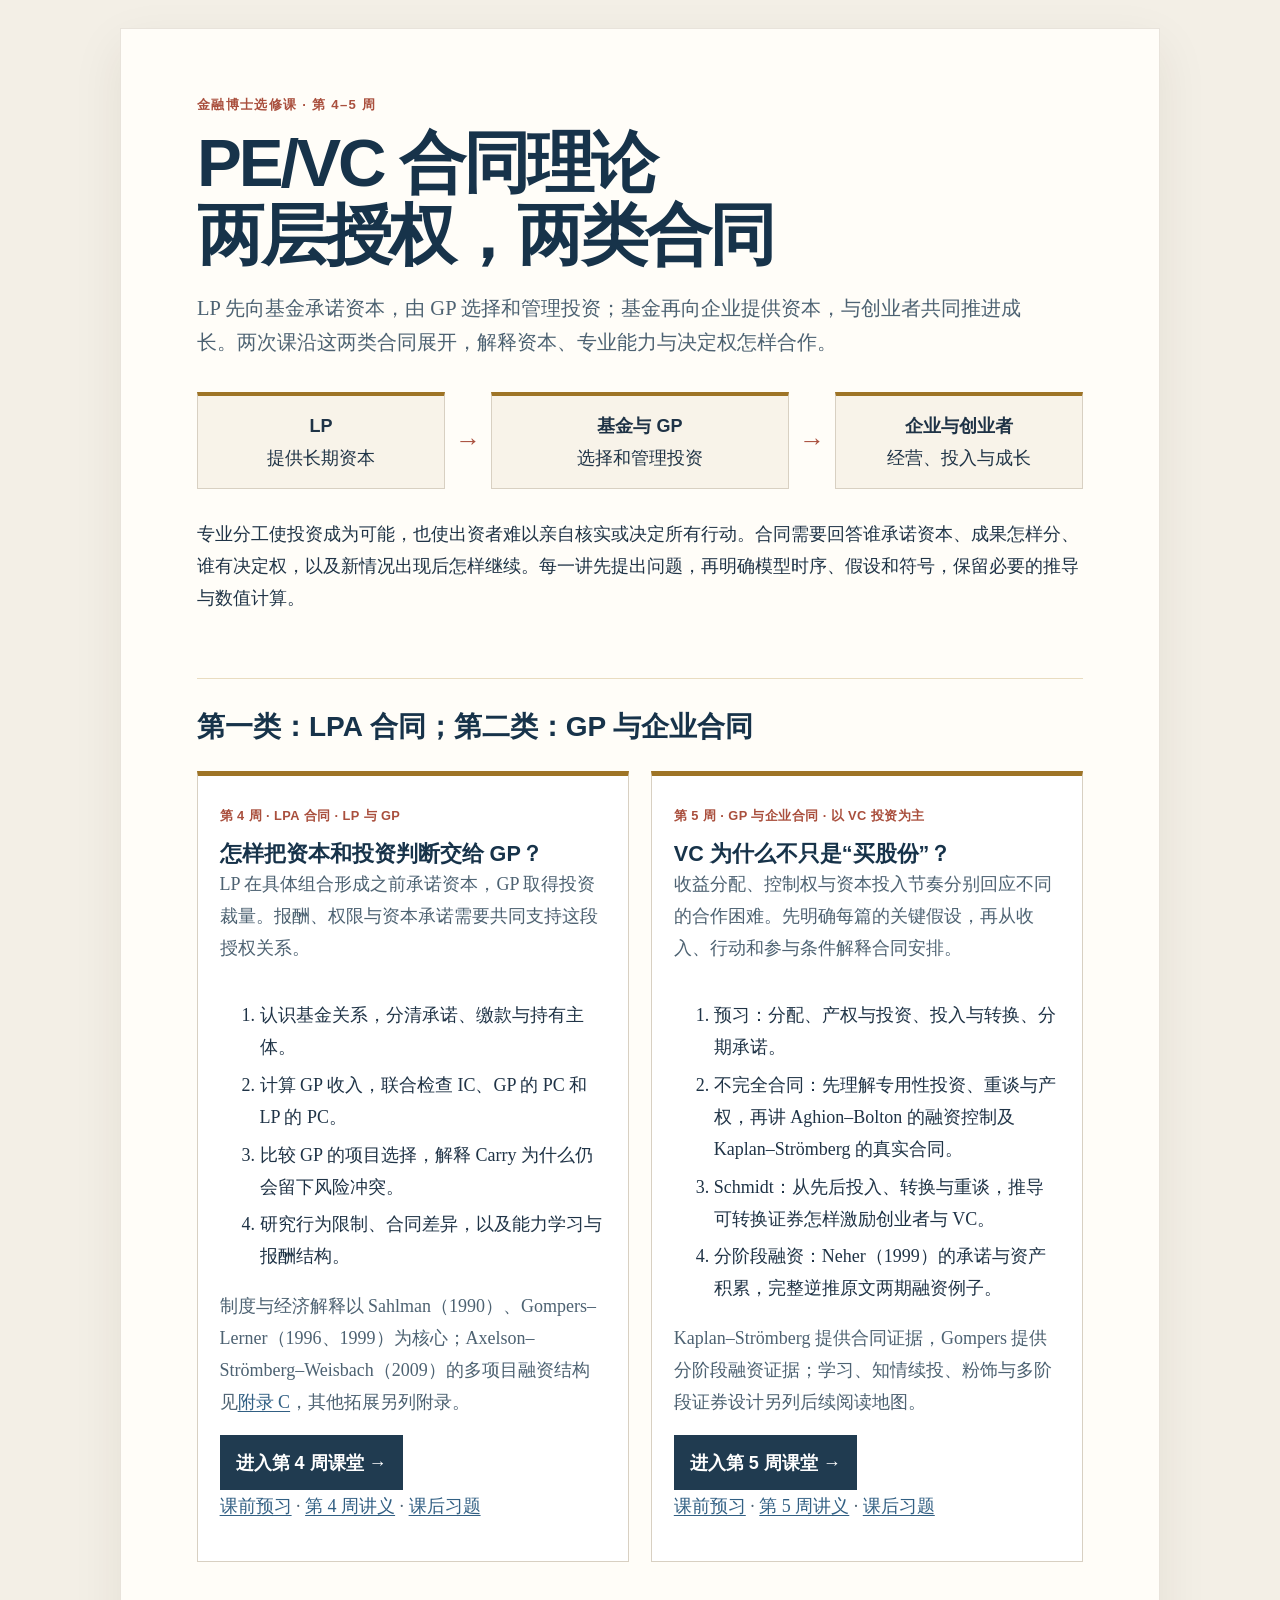
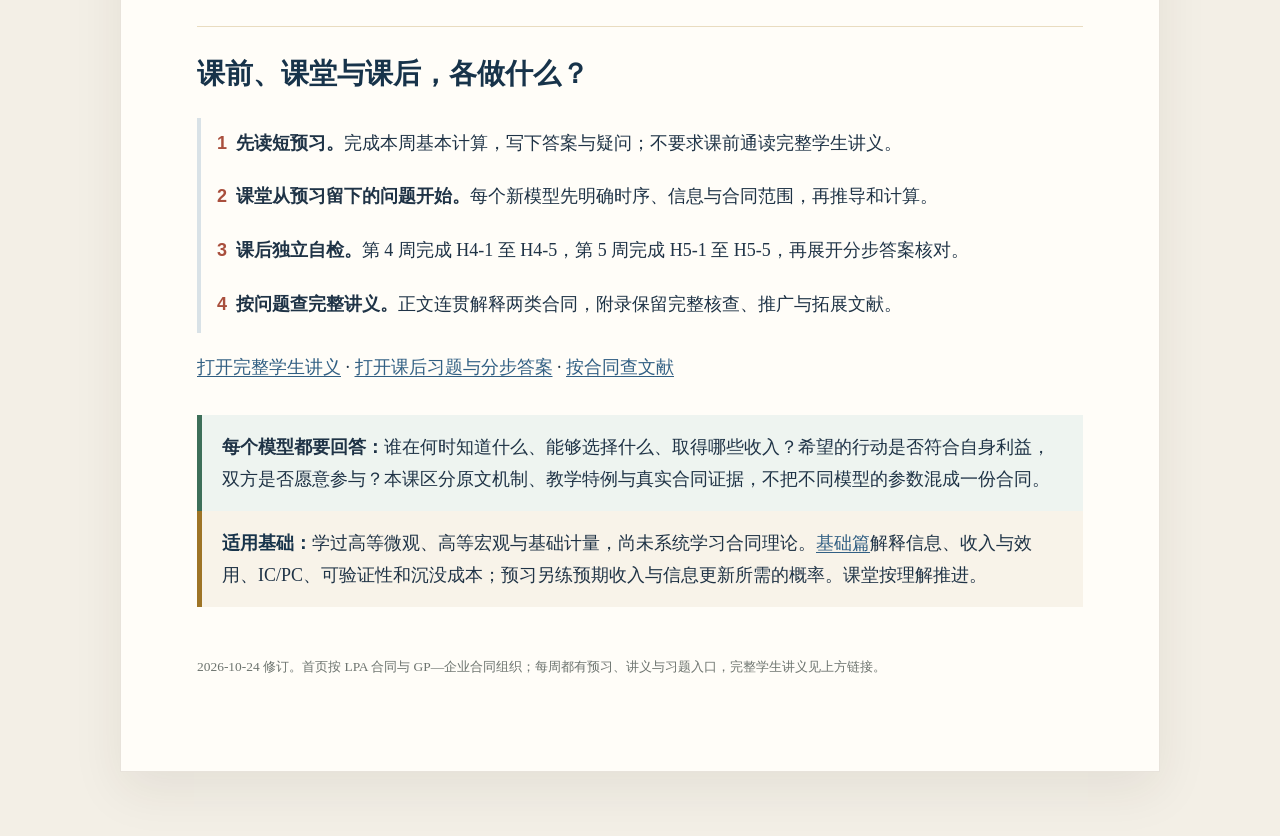
==== commit b5376b80: "Frame week five with incomplete contracts and investment incentives Introduce the ownership and hold" ====
--- a/docs/index.html
+++ b/docs/index.html
@@ -172,8 +172,8 @@
         <h3>VC 为什么不只是“买股份”？</h3>
         <p>收益分配、控制权与资本投入节奏分别回应不同的合作困难。先明确每篇的关键假设，再从收入、行动和参与条件解释合同安排。</p>
         <ol>
-          <li>预习：分配、控制冲突、投入与转换、分期承诺。</li>
-          <li>控制权：Aghion–Bolton 的一般机制，接 Kaplan–Strömberg 的真实合同证据。</li>
+          <li>预习：分配、产权与投资、投入与转换、分期承诺。</li>
+          <li>不完全合同：先理解专用性投资、重谈与产权，再讲 Aghion–Bolton 的融资控制及 Kaplan–Strömberg 的真实合同。</li>
           <li>Schmidt：从先后投入、转换与重谈，推导可转换证券怎样激励创业者与 VC。</li>
           <li>分阶段融资：Neher（1999）的承诺与资产积累，完整逆推原文两期融资例子。</li>
         </ol>
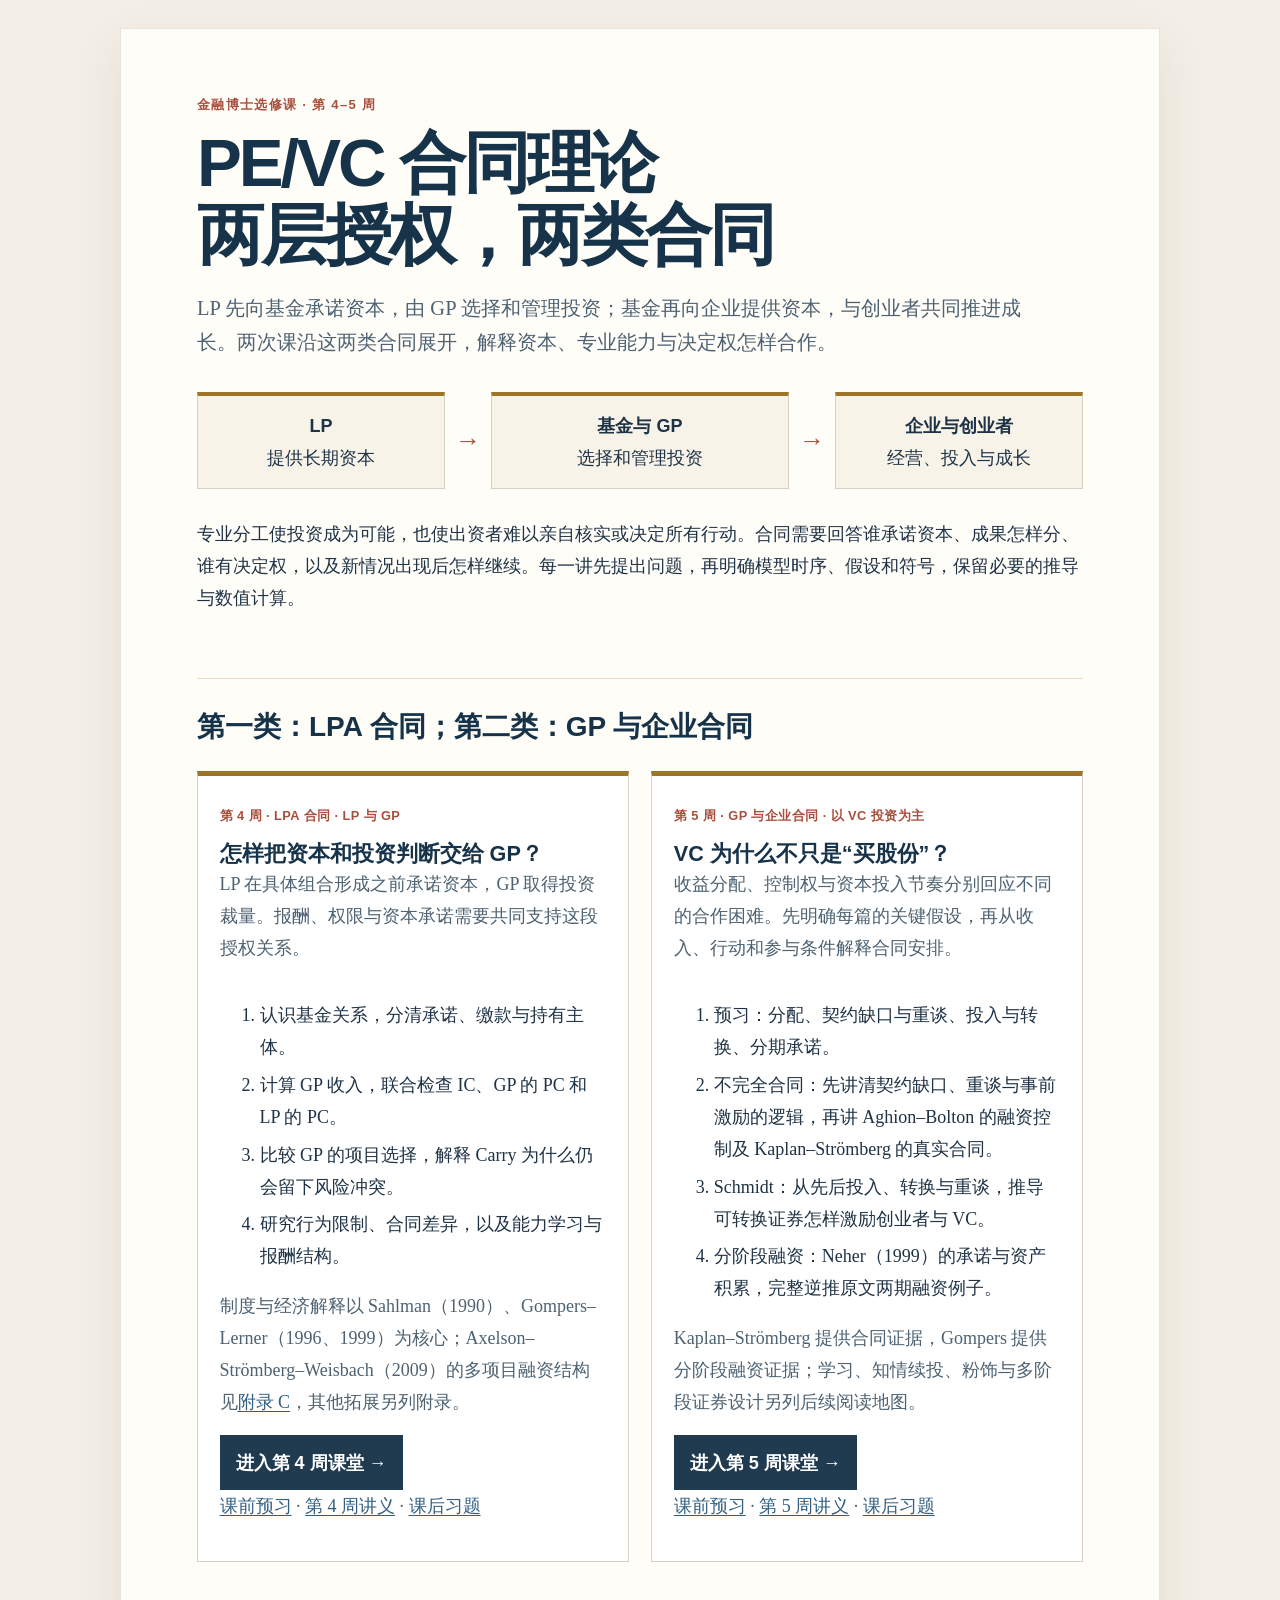
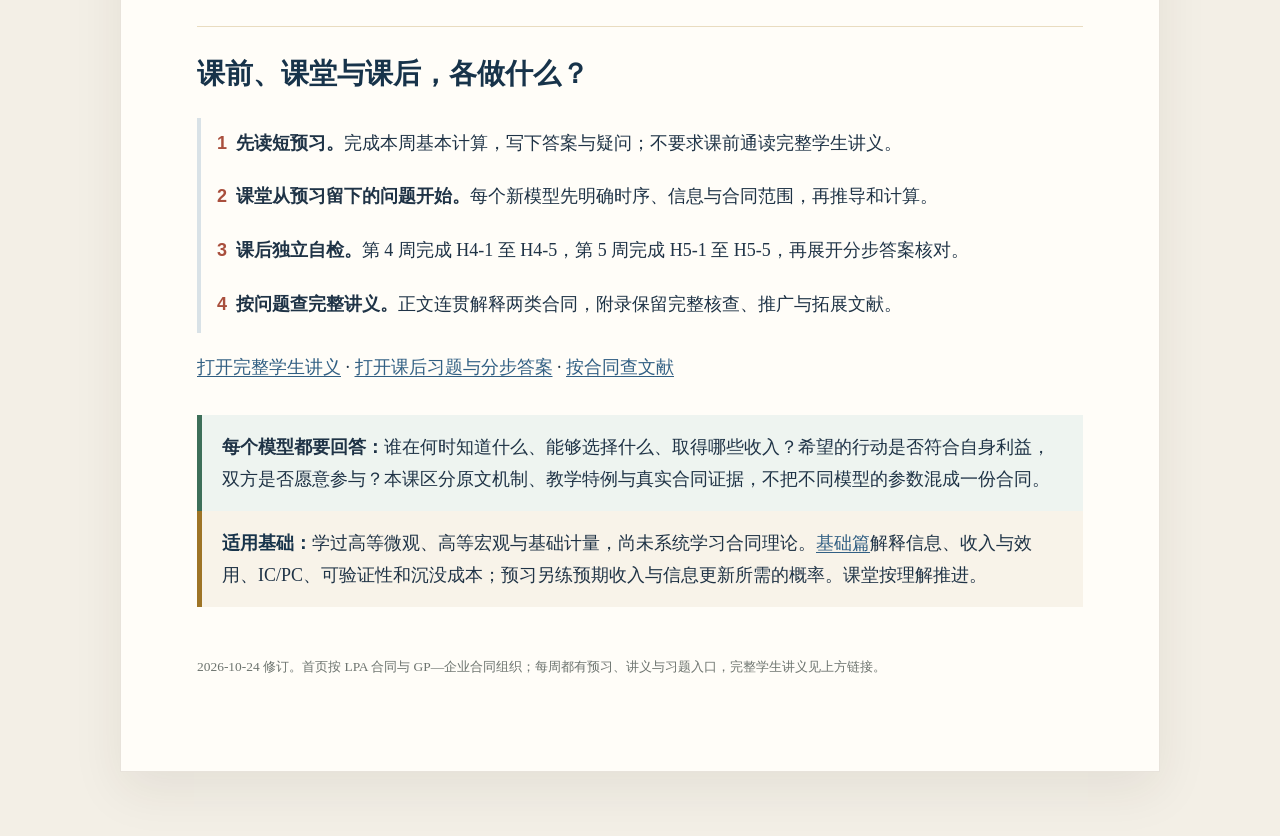
==== commit 73ff39cd: "Replace property-rights toy with a conceptual contract-theory opening" ====
--- a/docs/index.html
+++ b/docs/index.html
@@ -172,8 +172,8 @@
         <h3>VC 为什么不只是“买股份”？</h3>
         <p>收益分配、控制权与资本投入节奏分别回应不同的合作困难。先明确每篇的关键假设，再从收入、行动和参与条件解释合同安排。</p>
         <ol>
-          <li>预习：分配、产权与投资、投入与转换、分期承诺。</li>
-          <li>不完全合同：先理解专用性投资、重谈与产权，再讲 Aghion–Bolton 的融资控制及 Kaplan–Strömberg 的真实合同。</li>
+          <li>预习：分配、契约缺口与重谈、投入与转换、分期承诺。</li>
+          <li>不完全合同：先讲清契约缺口、重谈与事前激励的逻辑，再讲 Aghion–Bolton 的融资控制及 Kaplan–Strömberg 的真实合同。</li>
           <li>Schmidt：从先后投入、转换与重谈，推导可转换证券怎样激励创业者与 VC。</li>
           <li>分阶段融资：Neher（1999）的承诺与资产积累，完整逆推原文两期融资例子。</li>
         </ol>
